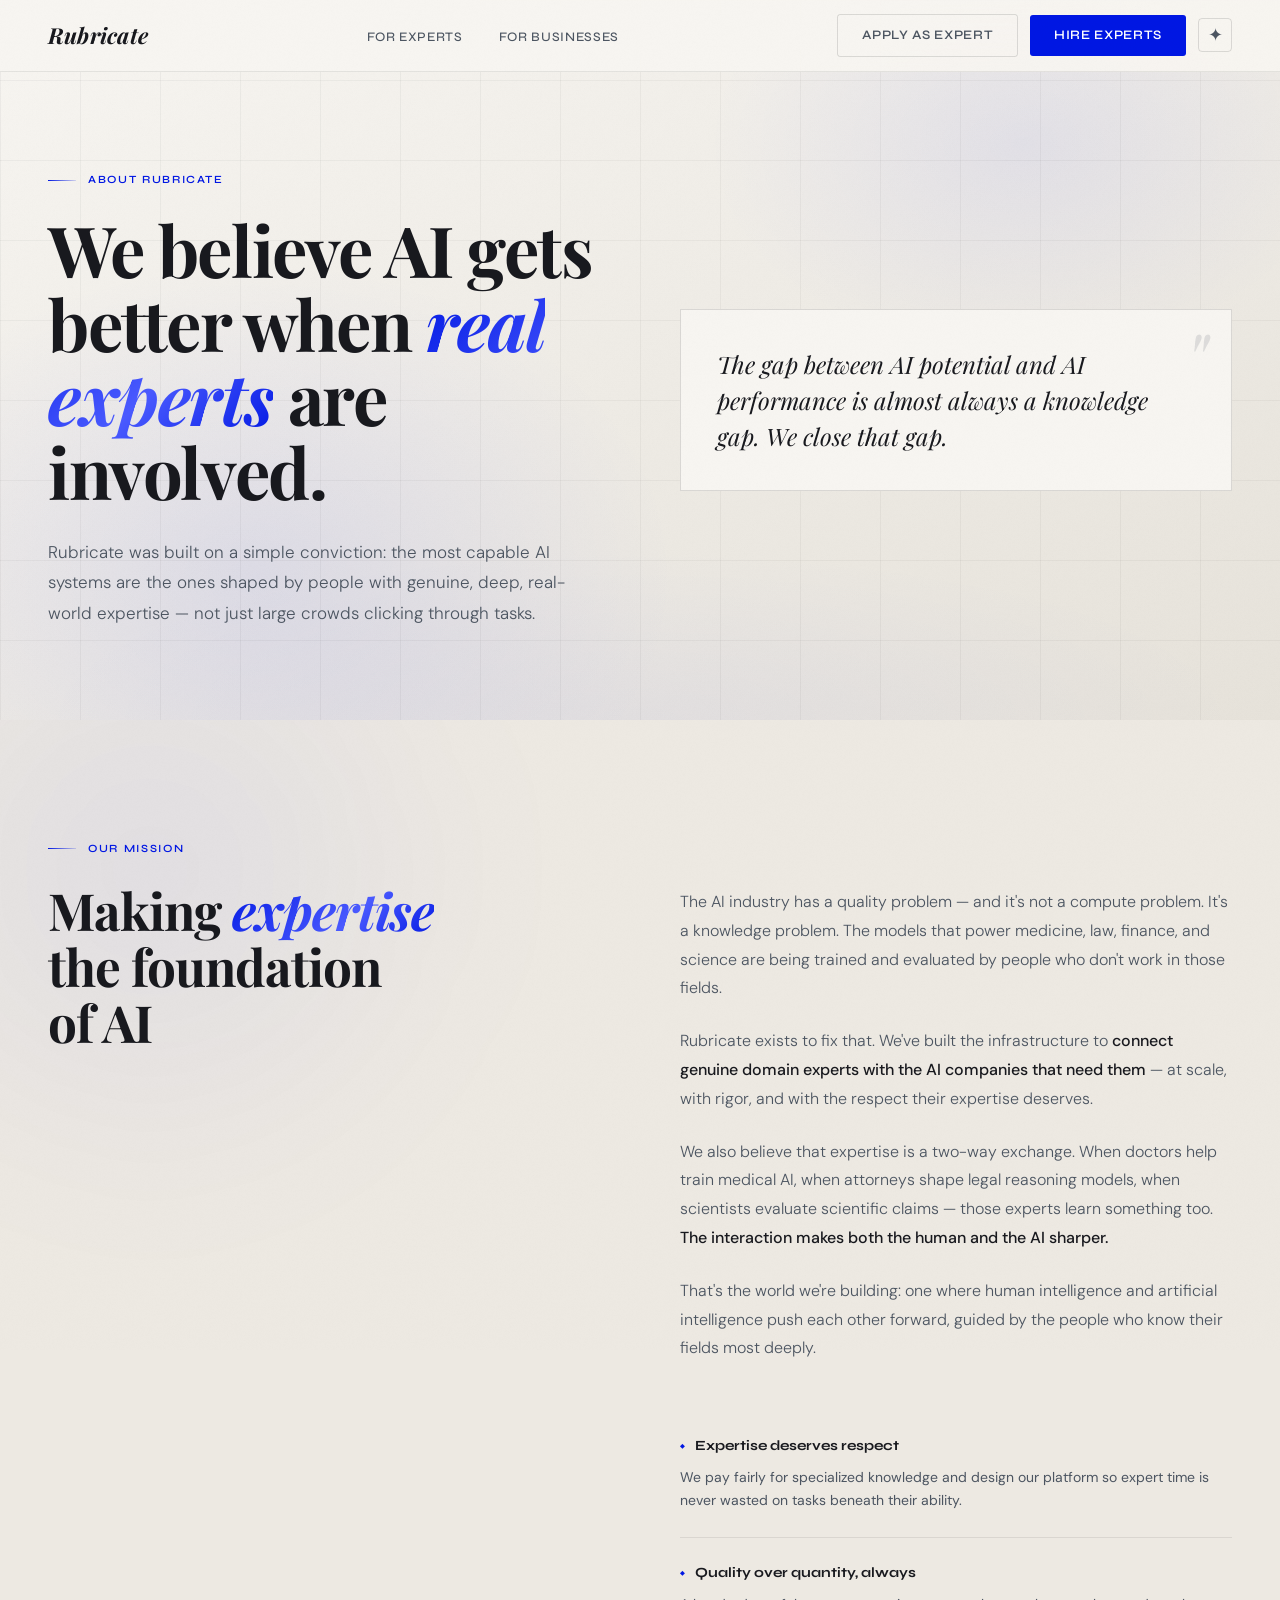
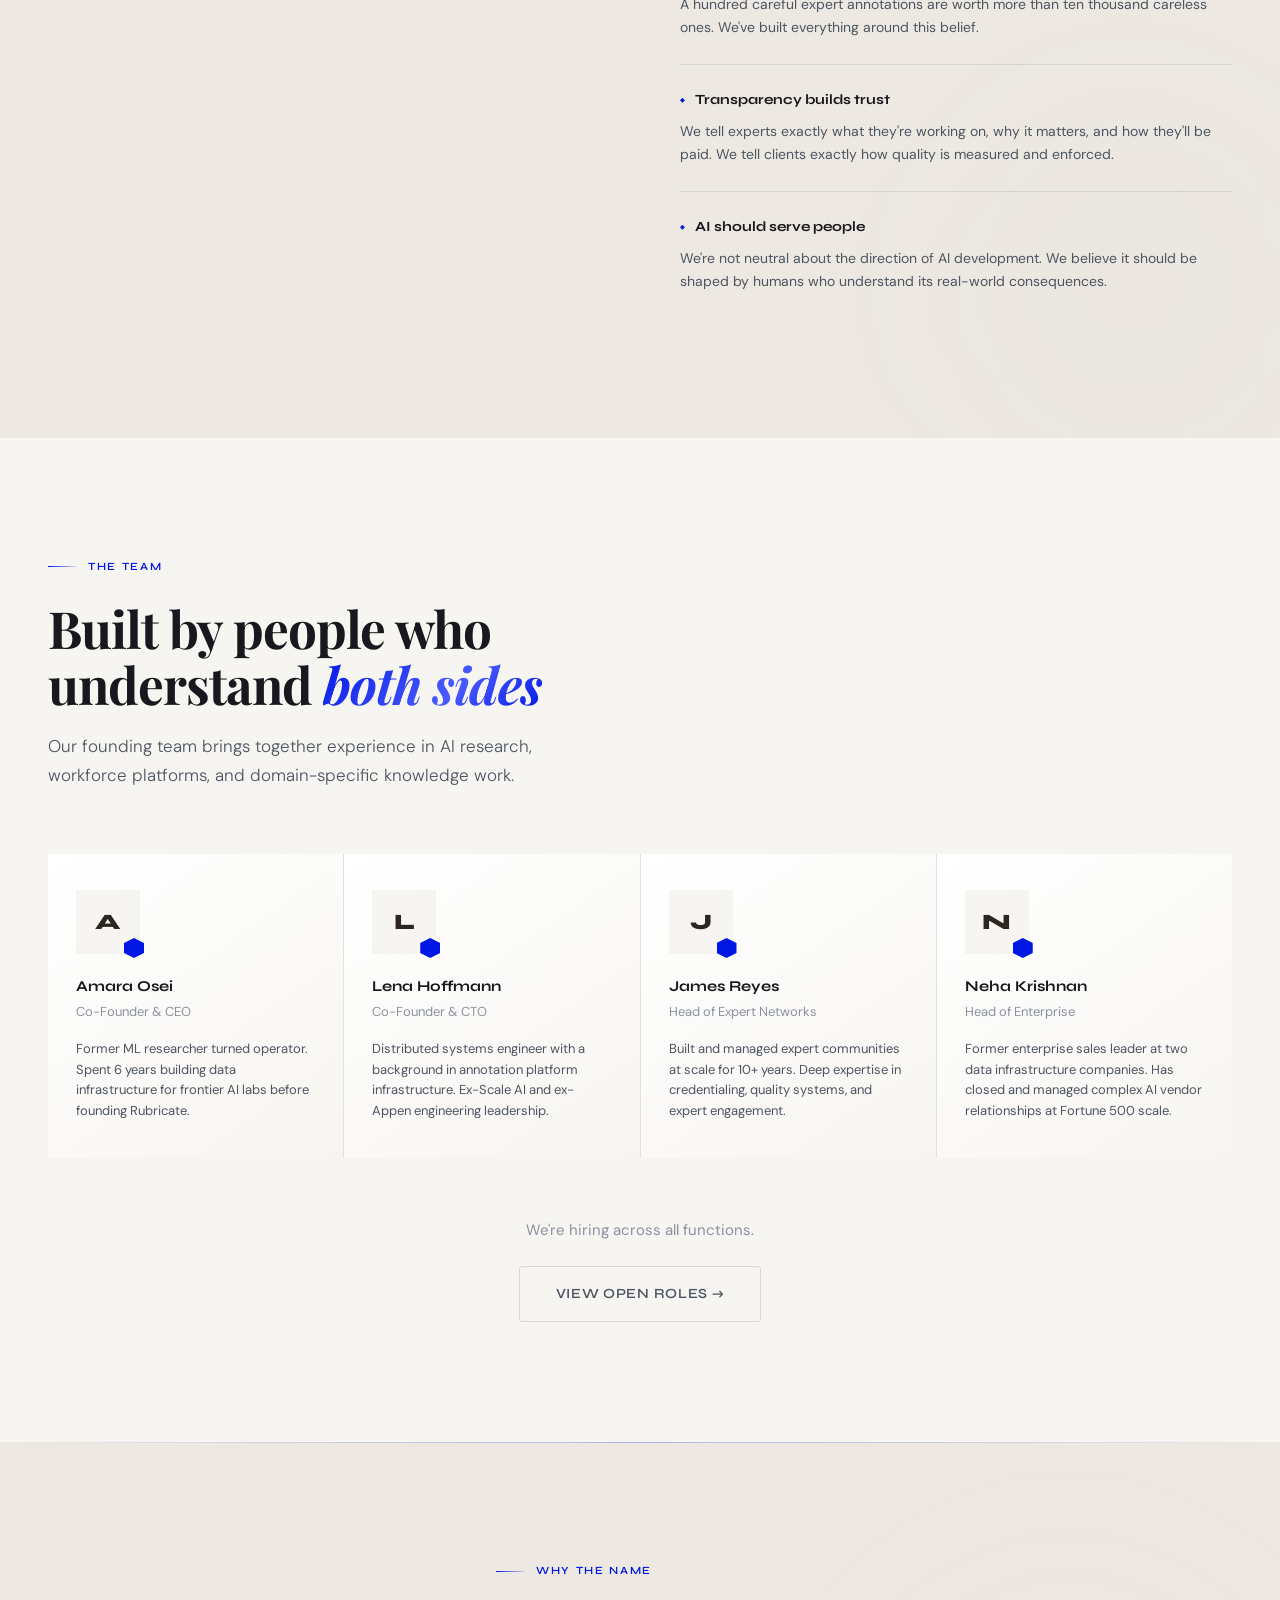
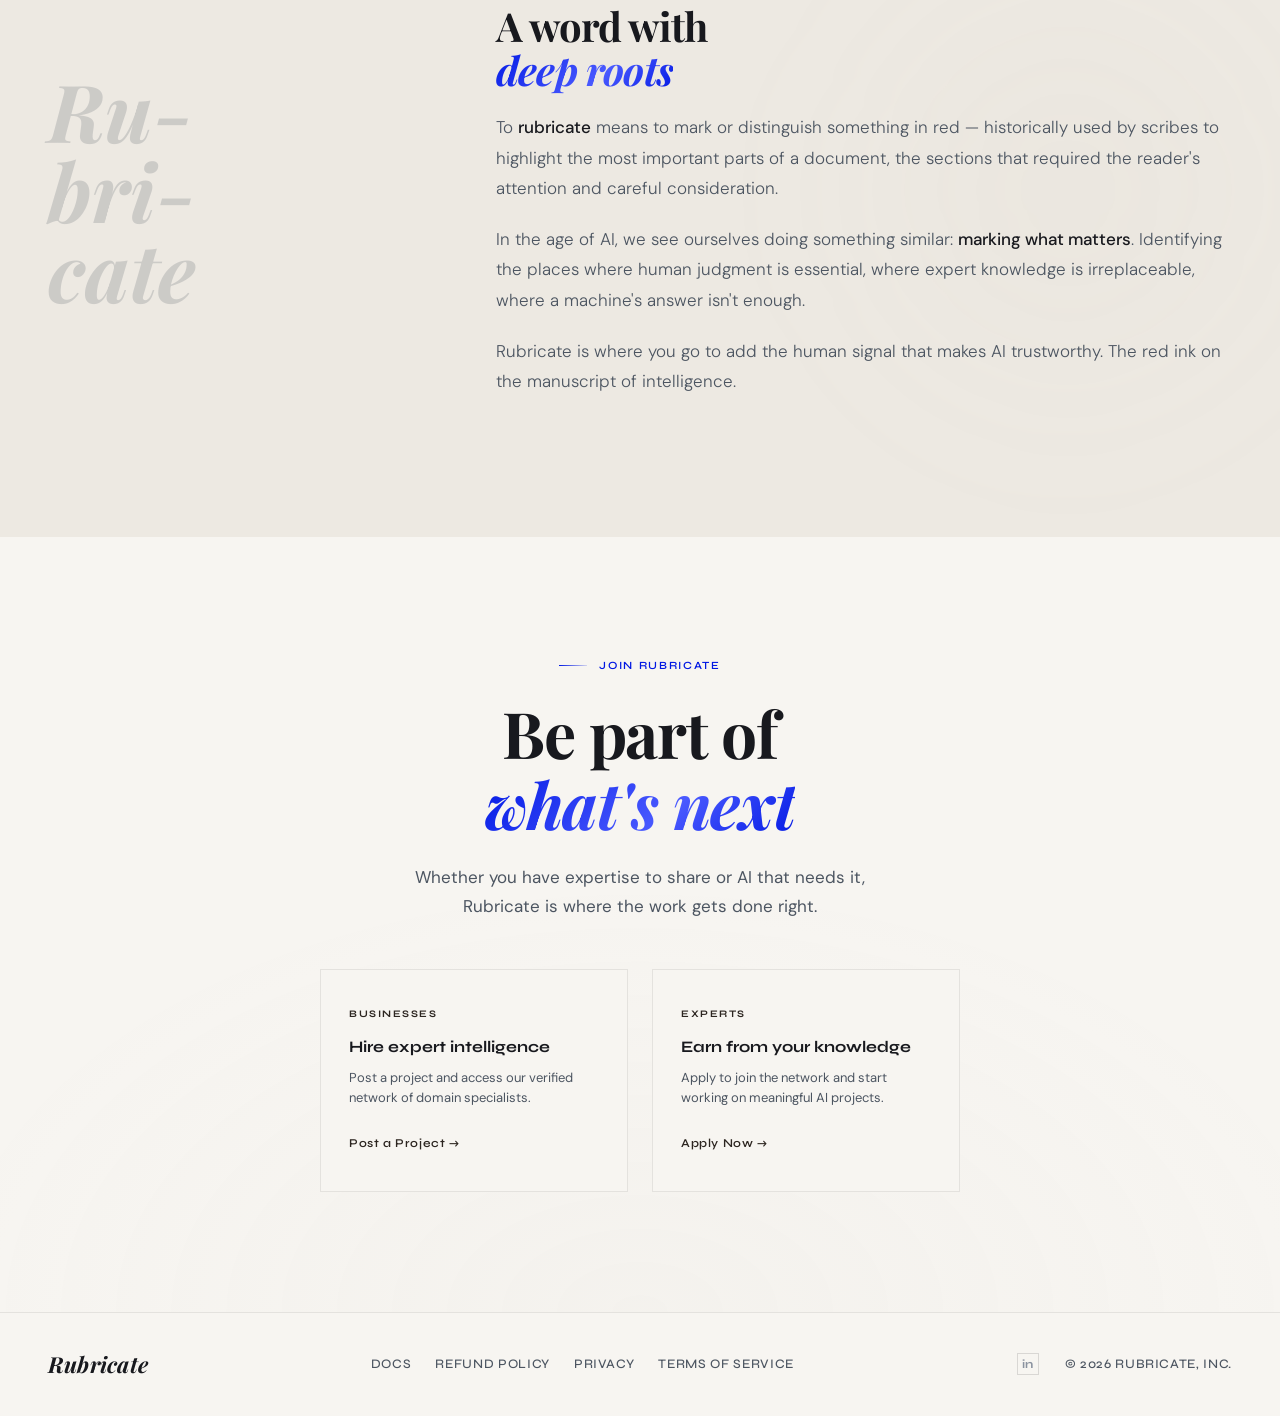
==== rubricate/about.html @ 3dd51f53 "initial commit" ====
<!DOCTYPE html>
<html lang="en">
<head>
<script>!function(){var t=localStorage.getItem("rubricate-theme")||"light";document.documentElement.setAttribute("data-theme",t)}();</script>
<meta charset="UTF-8">
<meta name="viewport" content="width=device-width, initial-scale=1.0">
<title>We believe AI gets better when real experts are involved.</title>
<meta name="description" content="Learn about Rubricate's mission to connect domain experts with AI training projects and create meaningful opportunities for knowledge professionals.">
<meta name="keywords" content="about Rubricate, expertise platform, AI training marketplace, professional network, domain experts, AI solutions">
<link rel="preconnect" href="https://fonts.googleapis.com">
<link rel="preconnect" href="https://fonts.gstatic.com" crossorigin>
<link href="https://fonts.googleapis.com/css2?family=Playfair+Display:ital,wght@0,400;0,600;0,700;1,400;1,600&family=Syne:wght@400;500;600;700;800&family=DM+Sans:ital,opsz,wght@0,9..40,300;0,9..40,400;0,9..40,500;1,9..40,300&display=swap" rel="stylesheet">
  <link rel="stylesheet" href="css/about.css">
</head>
<body>

<nav id="nav">
  <a href="index.html" class="nav-logo">
    <span class="nav-logo-mark">R</span>
    Rubricate
  </a>
  <ul class="nav-links">
    <li><a href="for-experts.html">For Experts</a></li>
    <li><a href="for-businesses.html">For Businesses</a></li>
  </ul>
  <div style="display:flex; gap:12px;" class="nav-cta">
    <a href="for-experts.html" class="btn btn-ghost">Apply as Expert</a>
    <a href="for-businesses.html" class="btn btn-primary">Hire Experts</a>
    <button class="theme-toggle" id="themeToggle" aria-label="Toggle theme"></button>
  </div>
</nav>

<!-- ── HERO ── -->
<div class="about-hero">
  <div class="about-hero-bg"></div>
  <div class="about-hero-grid"></div>
  <div class="about-hero-content">
    <div class="about-hero-layout">
      <div>
        <div class="section-label" style="margin-bottom:24px;">About Rubricate</div>
        <h1>We believe AI gets<br>better when <em class="theme-grad">real<br>experts</em> are involved.</h1>
        <p style="margin-top:24px;">Rubricate was built on a simple conviction: the most capable AI systems are the ones shaped by people with genuine, deep, real-world expertise — not just large crowds clicking through tasks.</p>
      </div>
      <div class="about-hero-right">
        <div class="about-hero-pull">
          The gap between AI potential and AI performance is almost always a knowledge gap. We close that gap.
        </div>
      </div>
    </div>
  </div>
</div>

<!-- ── MISSION ── -->
<section class="mission-section" style="position:relative;overflow:hidden;">
  <div style="position:absolute;width:700px;height:700px;border-radius:50%;background:radial-gradient(circle,rgba(0,23,227,0.06) 0%,transparent 70%);top:-200px;left:-200px;pointer-events:none;filter:blur(80px);z-index:0;"></div>
  <div style="position:absolute;width:500px;height:500px;border-radius:50%;background:radial-gradient(circle,rgba(140,150,165,0.03) 0%,transparent 70%);bottom:-100px;right:-100px;pointer-events:none;filter:blur(80px);z-index:0;"></div>
  <div class="container" style="position:relative;z-index:1;">
    <div class="mission-layout reveal">
      <div>
        <div class="section-label">Our Mission</div>
        <h2 class="section-title">Making <em>expertise</em><br>the foundation<br>of AI</h2>
      </div>
      <div>
        <div class="mission-body">
          <p>The AI industry has a quality problem — and it's not a compute problem. It's a knowledge problem. The models that power medicine, law, finance, and science are being trained and evaluated by people who don't work in those fields.</p>
          <p>Rubricate exists to fix that. We've built the infrastructure to <strong>connect genuine domain experts with the AI companies that need them</strong> — at scale, with rigor, and with the respect their expertise deserves.</p>
          <p>We also believe that expertise is a two-way exchange. When doctors help train medical AI, when attorneys shape legal reasoning models, when scientists evaluate scientific claims — those experts learn something too. <strong>The interaction makes both the human and the AI sharper.</strong></p>
          <p>That's the world we're building: one where human intelligence and artificial intelligence push each other forward, guided by the people who know their fields most deeply.</p>
        </div>
        <div class="mission-values">
          <div class="value-item">
            <div class="value-title">Expertise deserves respect</div>
            <p class="value-desc">We pay fairly for specialized knowledge and design our platform so expert time is never wasted on tasks beneath their ability.</p>
          </div>
          <div class="value-item">
            <div class="value-title">Quality over quantity, always</div>
            <p class="value-desc">A hundred careful expert annotations are worth more than ten thousand careless ones. We've built everything around this belief.</p>
          </div>
          <div class="value-item">
            <div class="value-title">Transparency builds trust</div>
            <p class="value-desc">We tell experts exactly what they're working on, why it matters, and how they'll be paid. We tell clients exactly how quality is measured and enforced.</p>
          </div>
          <div class="value-item">
            <div class="value-title">AI should serve people</div>
            <p class="value-desc">We're not neutral about the direction of AI development. We believe it should be shaped by humans who understand its real-world consequences.</p>
          </div>
        </div>
      </div>
    </div>
  </div>
</section>

<!-- ── TEAM ── -->
<section class="team-section">
  <div class="container">
    <div class="team-intro reveal">
      <div class="section-label">The Team</div>
      <h2 class="section-title">Built by people who<br>understand <em class="theme-grad">both sides</em></h2>
      <p class="section-sub">Our founding team brings together experience in AI research, workforce platforms, and domain-specific knowledge work.</p>
    </div>
    <div class="team-grid reveal">
      <div class="team-card">
        <div class="team-avatar">A</div>
        <div class="team-name">Amara Osei</div>
        <div class="team-role">Co-Founder & CEO</div>
        <p class="team-bio">Former ML researcher turned operator. Spent 6 years building data infrastructure for frontier AI labs before founding Rubricate.</p>
      </div>
      <div class="team-card">
        <div class="team-avatar">L</div>
        <div class="team-name">Lena Hoffmann</div>
        <div class="team-role">Co-Founder & CTO</div>
        <p class="team-bio">Distributed systems engineer with a background in annotation platform infrastructure. Ex-Scale AI and ex-Appen engineering leadership.</p>
      </div>
      <div class="team-card">
        <div class="team-avatar">J</div>
        <div class="team-name">James Reyes</div>
        <div class="team-role">Head of Expert Networks</div>
        <p class="team-bio">Built and managed expert communities at scale for 10+ years. Deep expertise in credentialing, quality systems, and expert engagement.</p>
      </div>
      <div class="team-card">
        <div class="team-avatar">N</div>
        <div class="team-name">Neha Krishnan</div>
        <div class="team-role">Head of Enterprise</div>
        <p class="team-bio">Former enterprise sales leader at two data infrastructure companies. Has closed and managed complex AI vendor relationships at Fortune 500 scale.</p>
      </div>
    </div>
    <div style="text-align:center;" class="reveal">
      <p style="color:var(--text-3); font-size:15px; margin-bottom:24px;">We're hiring across all functions.</p>
      <a href="#" class="btn btn-ghost btn-lg">View Open Roles →</a>
    </div>
  </div>
</section>

<!-- ── WHY THE NAME ── -->
<section class="name-section" style="position:relative;overflow:hidden;">
  <div style="position:absolute;width:600px;height:600px;border-radius:50%;background:radial-gradient(circle,rgba(200,195,188,0.045) 0%,transparent 70%);top:50%;left:60%;transform:translateY(-50%);pointer-events:none;filter:blur(70px);z-index:0;"></div>
  <div class="container" style="position:relative;z-index:1;">
    <div class="name-layout reveal">
      <div class="name-word">Ru-<br>bri-<br>cate</div>
      <div class="name-body">
        <div class="section-label">Why the Name</div>
        <h2 class="section-title" style="font-size:40px;">A word with<br><em class="theme-grad">deep roots</em></h2>
        <p>To <strong>rubricate</strong> means to mark or distinguish something in red — historically used by scribes to highlight the most important parts of a document, the sections that required the reader's attention and careful consideration.</p>
        <p>In the age of AI, we see ourselves doing something similar: <strong>marking what matters</strong>. Identifying the places where human judgment is essential, where expert knowledge is irreplaceable, where a machine's answer isn't enough.</p>
        <p>Rubricate is where you go to add the human signal that makes AI trustworthy. The red ink on the manuscript of intelligence.</p>
      </div>
    </div>
  </div>
</section>

<!-- ── JOIN ── -->
<section class="join-section">
  <div class="container">
    <div class="join-content reveal">
      <div class="section-label" style="justify-content:center;">Join Rubricate</div>
      <h2>Be part of<br><em class="theme-grad">what's next</em></h2>
      <p>Whether you have expertise to share or AI that needs it, Rubricate is where the work gets done right.</p>
      <div class="join-two-col">
        <a href="for-businesses.html" class="join-card">
          <div class="join-card-tag">Businesses</div>
          <h4>Hire expert intelligence</h4>
          <p>Post a project and access our verified network of domain specialists.</p>
          <span>Post a Project →</span>
        </a>
        <a href="for-experts.html" class="join-card">
          <div class="join-card-tag">Experts</div>
          <h4>Earn from your knowledge</h4>
          <p>Apply to join the network and start working on meaningful AI projects.</p>
          <span>Apply Now →</span>
        </a>
      </div>
    </div>
  </div>
</section>

<footer class="footer-compact">
  <div class="footer-compact-row">
    <a href="index.html" class="footer-compact-brand">
      <span class="nav-logo-mark">R</span>
      Rubricate
    </a>

    <div class="footer-compact-links">
      <a href="#">Docs</a>
      <a href="refund-policy.html">Refund Policy</a>
      <a href="privacy.html">Privacy</a>
      <a href="terms-of-service.html">Terms of Service</a>
    </div>

    <a href="#" class="footer-compact-social" aria-label="Rubricate on LinkedIn">in</a>

    <p class="footer-compact-copy">© 2026 Rubricate, Inc.</p>
  </div>
</footer>

<script data-cfasync="false" src="/cdn-cgi/scripts/5c5dd728/cloudflare-static/email-decode.min.js"></script><script>
  const reveals = document.querySelectorAll('.reveal');
  const observer = new IntersectionObserver((entries) => {
    entries.forEach(entry => { if (entry.isIntersecting) entry.target.classList.add('animated'); });
  }, { threshold: 0.15 });
  reveals.forEach(el => observer.observe(el));
</script>
<script src="js/theme.js"></script>
</body>
</html>
---- rubricate/css/about.css ----
/* Rubricate — about.css */
:root {
    --bg: #F7F5F1; --bg-2: #EDE9E2; --bg-3: #F2EFE9; --surface: #FFFFFF; --surface-2: #F7F5F1;
    --border: rgba(0,0,0,0.08); --border-bright: rgba(0,0,0,0.12);
    --accent: #8A7D6E; --accent-2: #2C2520; --accent-glow: rgba(0,0,0,0.08);
    --gold: #8A7D6E;
    --text: #18191E; --text-2: #4C5561; --text-3: #8A929F;
    --blue: #0017E3;
    --blue-dim: rgba(0,23,227,0.12);
    --blue-faint: rgba(0,23,227,0.06);
    --blue-glow: rgba(0,23,227,0.25);
    --font-display: 'Playfair Display', serif; --font-head: 'Syne', sans-serif; --font-body: 'DM Sans', sans-serif;
  }
  *, *::before, *::after { box-sizing: border-box; margin: 0; padding: 0; }

  /* ══════════════════════════════════════════
     GRAIN SYSTEM — two-layer texture
  ══════════════════════════════════════════ */

  /* Layer 1: fine static grain — fixed, full viewport */
  body::before {
    content: '';
    position: fixed;
    inset: 0;
    background-image: url("data:image/svg+xml,%3Csvg xmlns='http://www.w3.org/2000/svg' width='300' height='300'%3E%3Cfilter id='grain'%3E%3CfeTurbulence type='fractalNoise' baseFrequency='0.75' numOctaves='4' stitchTiles='stitch'/%3E%3CfeColorMatrix type='saturate' values='0'/%3E%3C/filter%3E%3Crect width='300' height='300' filter='url(%23grain)' opacity='1'/%3E%3C/svg%3E");
    background-size: 200px 200px;
    pointer-events: none;
    z-index: 9999;
    opacity: 0.02;
    mix-blend-mode: multiply;
  }

  /* Layer 2: coarser animated grain — subtle drift */
  body::after {
    content: '';
    position: fixed;
    inset: -50%;
    width: 200%;
    height: 200%;
    background-image: url("data:image/svg+xml,%3Csvg xmlns='http://www.w3.org/2000/svg' width='500' height='500'%3E%3Cfilter id='g2'%3E%3CfeTurbulence type='turbulence' baseFrequency='0.45' numOctaves='2' seed='2' stitchTiles='stitch'/%3E%3CfeColorMatrix type='saturate' values='0'/%3E%3C/filter%3E%3Crect width='500' height='500' filter='url(%23g2)' opacity='1'/%3E%3C/svg%3E");
    background-size: 300px 300px;
    pointer-events: none;
    z-index: 9998;
    opacity: 0.02;
    mix-blend-mode: multiply;
    animation: grainDrift 8s steps(10) infinite;
  }

  @keyframes grainDrift {
    0%   { transform: translate(0, 0); }
    10%  { transform: translate(-2%, -3%); }
    20%  { transform: translate(3%, 1%); }
    30%  { transform: translate(-1%, 4%); }
    40%  { transform: translate(4%, -2%); }
    50%  { transform: translate(-3%, 3%); }
    60%  { transform: translate(2%, -4%); }
    70%  { transform: translate(-4%, 1%); }
    80%  { transform: translate(1%, 3%); }
    90%  { transform: translate(3%, -1%); }
    100% { transform: translate(0, 0); }
  }

  html { scroll-behavior: smooth; }
  body { background: var(--bg); color: var(--text); font-family: var(--font-body); font-size: 16px; line-height: 1.6; overflow-x: hidden; }
  body::before { content: ''; position: fixed; inset: 0; background-image: url("data:image/svg+xml,%3Csvg viewBox='0 0 256 256' xmlns='http://www.w3.org/2000/svg'%3E%3Cfilter id='noise'%3E%3CfeTurbulence type='fractalNoise' baseFrequency='0.9' numOctaves='4' stitchTiles='stitch'/%3E%3C/filter%3E%3Crect width='100%25' height='100%25' filter='url(%23noise)' opacity='0.04'/%3E%3C/svg%3E"); pointer-events: none; .02; }

  nav { position: fixed; top: 0; left: 0; right: 0; z-index: 900; padding: 0 48px; height: 72px; display: flex; align-items: center; justify-content: space-between; background: rgba(247,245,241,0.96); backdrop-filter: blur(20px); border-bottom: 1px solid var(--border); }
  .nav-logo { font-family: var(--font-display); font-size: 22px; font-weight: 700; font-style: italic; letter-spacing: 0.01em; color: var(--text); text-decoration: none; display: flex; align-items: center; gap: 0; }
  .nav-logo-mark { display: none; }
  .nav-links { display: flex; align-items: center; gap: 36px; list-style: none; }
  .nav-links a { font-family: var(--font-head); font-size: 13px; font-weight: 500; letter-spacing: 0.05em; text-transform: uppercase; color: var(--text-2); text-decoration: none; transition: color 0.2s; }
  .nav-links a:hover, .nav-links a.active { color: var(--text); }
  .nav-cta { display: flex; gap: 12px; align-items: center; }
  .btn { font-family: var(--font-head); font-size: 13px; font-weight: 600; letter-spacing: 0.05em; text-transform: uppercase; text-decoration: none; padding: 10px 24px; border-radius: 3px; transition: all 0.25s ease; cursor: pointer; border: none; display: inline-flex; align-items: center; gap: 8px; }
  .btn-ghost { color: var(--text-2); background: transparent; border: 1px solid var(--border-bright); }
  .btn-ghost:hover { color: var(--text); border-color: rgba(0,0,0,0.2); background: rgba(0,0,0,0.04); }
  .btn-primary { background: var(--blue); color: #FFFFFF; }
  .btn-primary:hover { background: #1A30FF; transform: translateY(-1px); box-shadow: 0 8px 32px var(--accent-glow); }
  .btn-lg { padding: 16px 36px; font-size: 14px; }
  .btn-xl { padding: 20px 48px; font-size: 15px; }

  section { padding: 120px 48px; }
  .container { max-width: 1200px; margin: 0 auto; }
  .section-label { font-family: var(--font-head); font-size: 11px; font-weight: 600; letter-spacing: 0.15em; text-transform: uppercase; color: var(--accent-2); display: flex; align-items: center; gap: 12px; margin-bottom: 24px; }
  .section-label::before { content: ''; width: 28px; height: 1px; background: rgba(200,195,188,0.4); }
  .section-title { font-family: var(--font-display); font-size: clamp(36px, 4vw, 56px); font-weight: 700; line-height: 1.1; letter-spacing: -0.02em; margin-bottom: 20px; }
  .section-title em { font-style: italic; color: var(--accent-2); }
  .section-sub { font-size: 17px; color: var(--text-2); max-width: 560px; line-height: 1.7; font-weight: 300; }
  .reveal { opacity: 1; transform: none; }
  .reveal.animated { animation: revealIn 0.7s ease both; }
  @keyframes revealIn { from { opacity: 0; transform: translateY(20px); } to { opacity: 1; transform: translateY(0); } }

  /* ── HERO ── */
  .about-hero {
    padding: 160px 48px 80px;
    min-height: 80vh;
    display: flex;
    align-items: center;
    position: relative;
    overflow: hidden;
  }

  .about-hero-bg {
    position: absolute;
    inset: 0;
    background:
      radial-gradient(ellipse 60% 80% at 20% 80%, rgba(0,23,227,0.08) 0%, transparent 55%),
      radial-gradient(ellipse 50% 60% at 80% 20%, rgba(0,23,227,0.06) 0%, transparent 50%),
      radial-gradient(ellipse 80% 40% at 50% 100%, rgba(0,23,227,0.04) 0%, transparent 60%),
      linear-gradient(155deg, var(--bg) 0%, #E6E2DA 100%);
  }

  .about-hero-grid {
    position: absolute;
    inset: 0;
    background-image: linear-gradient(rgba(0,0,0,0.04) 1px, transparent 1px), linear-gradient(90deg, rgba(0,0,0,0.04) 1px, transparent 1px);
    background-size: 80px 80px;
  }

  .about-hero-content { position: relative; z-index: 2; max-width: 1200px; margin: 0 auto; width: 100%; }

  .about-hero-layout { display: grid; grid-template-columns: 1fr 1fr; gap: 80px; align-items: center; }

  .about-hero h1 {
    font-family: var(--font-display);
    font-size: clamp(44px, 5.5vw, 76px);
    font-weight: 700;
    line-height: 1.05;
    letter-spacing: -0.02em;
    margin-bottom: 28px;
  }

  .about-hero h1 em { font-style: italic; color: var(--accent-2); }

  .about-hero p {
    font-size: 17px;
    color: var(--text-2);
    line-height: 1.8;
    font-weight: 300;
  }

  .about-hero-right { display: flex; flex-direction: column; gap: 24px; }

  .about-hero-pull {
    font-family: var(--font-display);
    font-size: 24px;
    font-style: italic;
    color: var(--text);
    line-height: 1.5;
    padding: 36px;
    border: 1px solid var(--border-bright);
    background: var(--surface-2);
    position: relative;
  }

  .about-hero-pull::before {
    content: '"';
    font-size: 80px;
    color: var(--text-2);
    opacity: 0.15;
    position: absolute;
    top: 10px;
    right: 24px;
    line-height: 1;
    font-family: var(--font-display);
  }

  /* ── MISSION ── */
  .mission-section { background: var(--bg-2); }

  .mission-layout { display: grid; grid-template-columns: 1fr 1fr; gap: 80px; align-items: start; }

  .mission-body { display: flex; flex-direction: column; gap: 24px; margin-top: 48px; }

  .mission-body p { font-size: 16px; color: var(--text-2); line-height: 1.8; font-weight: 300; }

  .mission-body p strong { color: var(--text); font-weight: 500; }

  .mission-values { margin-top: 48px; }

  .value-item { padding: 24px 0; border-bottom: 1px solid var(--border); }
  .value-item:last-child { border-bottom: none; }
  .value-title { font-family: var(--font-head); font-size: 14px; font-weight: 700; color: var(--text); margin-bottom: 8px; display: flex; align-items: center; gap: 10px; }
  .value-title::before { content: '◆'; font-size: 6px; color: rgba(200,195,188,0.5); }
  .value-desc { font-size: 14px; color: var(--text-2); line-height: 1.7; }

  /* ── TEAM ── */
  .team-section {}

  .team-intro { max-width: 720px; margin-bottom: 64px; }

  .team-grid { display: grid; grid-template-columns: repeat(4, 1fr); gap: 1px; background: var(--border); margin-bottom: 60px; }

  .team-card { background: var(--surface); padding: 36px 28px; }

  .team-avatar {
    width: 64px;
    height: 64px;
    background: var(--surface-2);
    display: flex;
    align-items: center;
    justify-content: center;
    font-family: var(--font-head);
    font-size: 22px;
    font-weight: 800;
    color: var(--accent-2);
    margin-bottom: 20px;
    position: relative;
  }

  .team-avatar::after {
    content: '';
    position: absolute;
    bottom: -4px;
    right: -4px;
    width: 20px;
    height: 20px;
    background: var(--accent);
    clip-path: polygon(50% 0%, 100% 25%, 100% 75%, 50% 100%, 0% 75%, 0% 25%);
  }

  .team-name { font-family: var(--font-head); font-size: 15px; font-weight: 700; color: var(--text); margin-bottom: 4px; }
  .team-role { font-size: 13px; color: var(--text-3); margin-bottom: 16px; }
  .team-bio { font-size: 13px; color: var(--text-2); line-height: 1.6; }

  /* ── WHY THE NAME ── */
  .name-section { background: var(--bg-2); }

  .name-layout { display: grid; grid-template-columns: 1fr 2fr; gap: 80px; align-items: center; }

  .name-word {
    font-family: var(--font-display);
    font-size: 80px;
    font-style: italic;
    font-weight: 700;
    color: var(--text-2);
    opacity: 0.2;
    line-height: 1;
  }

  .name-body p {
    font-size: 17px;
    color: var(--text-2);
    line-height: 1.8;
    font-weight: 300;
    margin-bottom: 20px;
  }

  .name-body p strong { color: var(--text); font-weight: 500; }

  /* ── JOIN ── */
  .join-section { position: relative; overflow: hidden; }

  .join-section::before {
    content: '';
    position: absolute;
    inset: 0;
    background: radial-gradient(ellipse 80% 80% at 50% 100%, rgba(200,195,188,0.05), transparent 70%);
  }

  .join-content { position: relative; z-index: 1; text-align: center; }

  .join-content h2 {
    font-family: var(--font-display);
    font-size: clamp(36px, 5vw, 64px);
    font-weight: 700;
    line-height: 1.1;
    letter-spacing: -0.02em;
    margin-bottom: 24px;
  }

  .join-content h2 em { font-style: italic; color: var(--accent-2); }

  .join-content p { font-size: 17px; color: var(--text-2); max-width: 480px; margin: 0 auto 48px; line-height: 1.7; }

  .join-two-col { display: grid; grid-template-columns: 1fr 1fr; gap: 24px; max-width: 640px; margin: 0 auto; }

  .join-card { background: var(--surface-2); border: 1px solid var(--border); padding: 36px 28px; text-align: left; text-decoration: none; color: inherit; transition: all 0.3s; position: relative; overflow: hidden; }
  .join-card::before { content: ''; position: absolute; top: 0; left: 0; right: 0; height: 2px; background: transparent; transition: background 0.3s; }
  .join-card:hover::before { background: rgba(200,195,188,0.45); }
  .join-card:hover { background: var(--surface-2); transform: translateY(-3px); }
  .join-card-tag { font-family: var(--font-head); font-size: 10px; font-weight: 700; letter-spacing: 0.15em; text-transform: uppercase; color: var(--accent-2); margin-bottom: 12px; }
  .join-card h4 { font-family: var(--font-head); font-size: 16px; font-weight: 700; color: var(--text); margin-bottom: 8px; }
  .join-card p { font-size: 13px; color: var(--text-2); line-height: 1.6; margin-bottom: 20px; }
  .join-card span { font-family: var(--font-head); font-size: 12px; font-weight: 600; color: var(--accent-2); letter-spacing: 0.05em; }

  footer { padding: 80px 48px 40px; border-top: 1px solid var(--border); }
  .footer-grid { display: grid; grid-template-columns: 2fr 1fr 1fr 1fr; gap: 60px; max-width: 1200px; margin: 0 auto 80px; }
  .footer-brand p { font-size: 14px; color: var(--text-3); line-height: 1.7; margin-top: 20px; max-width: 300px; }
  .footer-col-title { font-family: var(--font-head); font-size: 11px; font-weight: 700; letter-spacing: 0.15em; text-transform: uppercase; color: var(--text-3); margin-bottom: 20px; }
  .footer-links { list-style: none; display: flex; flex-direction: column; gap: 10px; }
  .footer-links a { font-size: 14px; color: var(--text-2); text-decoration: none; transition: color 0.2s; }
  .footer-links a:hover { color: var(--text); }
  .footer-bottom { max-width: 1200px; margin: 0 auto; display: flex; justify-content: space-between; align-items: center; padding-top: 32px; border-top: 1px solid var(--border); flex-wrap: wrap; gap: 16px; }
  .footer-bottom p { font-size: 13px; color: var(--text-3); }
  .footer-legal { display: flex; gap: 24px; }
  .footer-legal a { font-size: 13px; color: var(--text-3); text-decoration: none; transition: color 0.2s; }
  .footer-legal a:hover { color: var(--text-2); }

  .footer-compact {
    padding: 34px 48px;
    border-top: 1px solid var(--border);
  }

  .footer-compact-row {
    width: 100%;
    margin: 0;
    display: grid;
    grid-template-columns: auto 1fr auto auto;
    align-items: center;
    gap: 26px;
  }

  .footer-compact-brand {
    display: inline-flex;
    align-items: center;
    gap: 0;
    text-decoration: none;
    color: var(--text);
    font-family: var(--font-display);
    font-size: 22px;
    font-weight: 700;
    font-style: italic;
    letter-spacing: 0.01em;
  }

  .footer-compact-links {
    display: flex;
    justify-content: center;
    flex-wrap: wrap;
    gap: 24px;
  }

  .footer-compact-links a {
    text-decoration: none;
    font-family: var(--font-head);
    font-size: 13px;
    font-weight: 500;
    letter-spacing: 0.05em;
    text-transform: uppercase;
    color: var(--text-2);
    transition: color 0.2s ease;
  }

  .footer-compact-links a:hover {
    color: var(--text);
  }

  .footer-compact-social {
    width: 22px;
    height: 22px;
    display: inline-flex;
    align-items: center;
    justify-content: center;
    text-decoration: none;
    border: 1px solid var(--border-bright);
    color: var(--text-3);
    font-family: var(--font-head);
    font-size: 12px;
    font-weight: 700;
    line-height: 1;
    background: rgba(255,255,255,0.02);
    transition: border-color 0.2s ease, color 0.2s ease;
  }

  .footer-compact-social:hover {
    color: var(--text);
    border-color: var(--text-3);
  }

  .footer-compact-copy {
    margin: 0;
    color: var(--text-2);
    font-family: var(--font-head);
    font-size: 13px;
    font-weight: 500;
    letter-spacing: 0.05em;
    text-transform: uppercase;
    white-space: nowrap;
  }

  @media (max-width: 1080px) {
    .footer-compact {
      padding: 24px;
    }

    .footer-compact-row {
      grid-template-columns: 1fr;
      justify-items: center;
      text-align: center;
      gap: 16px;
    }

    .footer-compact-brand {
      font-size: 22px;
    }

    .footer-compact-copy {
      white-space: normal;
    }
  }

  /* ══════════════════════════════════════════
     GLOBAL GRADIENT SYSTEM
  ══════════════════════════════════════════ */

  /* Gradient text utility */
  .grad-text {
    background: linear-gradient(135deg, #0017E3 0%, #4A5AFF 50%, #0017E3 100%);
    -webkit-background-clip: text;
    -webkit-text-fill-color: transparent;
    background-clip: text;
  }

  /* Radiant section dividers */
  .section-divider {
    height: 1px;
    background: linear-gradient(to right, transparent, rgba(200,195,188,0.15), transparent);
    margin: 0;
  }

  /* Gradient card border utility */
  .grad-border {
    position: relative;
  }
  .grad-border::before {
    content: '';
    position: absolute;
    inset: 0;
    padding: 1px;
    background: linear-gradient(135deg, rgba(200,195,188,0.2), rgba(200,195,188,0.04), rgba(200,195,188,0.15));
    -webkit-mask: linear-gradient(#fff 0 0) content-box, linear-gradient(#fff 0 0);
    -webkit-mask-composite: xor;
    mask-composite: exclude;
    border-radius: inherit;
    pointer-events: none;
  }

  /* Ambient glow orbs */
  .ambient-orb {
    position: absolute;
    border-radius: 50%;
    pointer-events: none;
    filter: blur(80px);
  }

  /* Section gradient bleeds */
  .grad-top-fade {
    position: relative;
  }
  .grad-top-fade::before {
    content: '';
    position: absolute;
    top: 0; left: 0; right: 0;
    height: 200px;
    background: linear-gradient(to bottom, rgba(200,195,188,0.03), transparent);
    pointer-events: none;
    z-index: 0;
  }


  /* ── SECTION ATMOSPHERIC GRADIENTS ── */
  .dual-audience::before,
  .benefits-section::before,
  .usecases-section::before,
  .journey-section::before,
  .domains-section::before,
  .enterprise-section::before,
  .faq-section::before,
  .name-section::before {
    content: '';
    position: absolute;
    top: 0; left: 0; right: 0;
    height: 1px;
    background: linear-gradient(to right, transparent, rgba(200,195,188,0.12), transparent);
    z-index: 2;
  }

  /* Gradient sweep on hero titles */
  .hero-title em,
  .page-hero h1 em {
    background: linear-gradient(135deg, #0017E3 0%, #4A5AFF 55%, #0017E3 100%);
    -webkit-background-clip: text;
    -webkit-text-fill-color: transparent;
    background-clip: text;
  }

  /* Section label line upgrade */
  .section-label::before {
    background: linear-gradient(to right, rgba(200,195,188,0.6), rgba(200,195,188,0.1)) !important;
  }

  /* Step number diamonds — gradient border */
  .step-number-bg {
    background: linear-gradient(135deg, rgba(200,195,188,0.06), rgba(200,195,188,0.02)) !important;
  }

  /* Testimonial card left accent */
  .testimonial-card {
    border-left: 1px solid rgba(200,195,188,0.1);
    background: linear-gradient(160deg, var(--surface) 0%, rgba(240,237,232,0.7) 100%) !important;
  }

  /* Domain tiles gradient fill */
  .domain-tile {
    background: linear-gradient(145deg, var(--surface) 0%, var(--bg-2) 100%) !important;
  }

  /* Benefit card gradient */
  .benefit-card {
    background: linear-gradient(145deg, var(--surface) 0%, var(--bg-2) 100%) !important;
  }

  /* Usecase card gradient */
  .usecase-card {
    background: linear-gradient(145deg, var(--surface) 0%, rgba(230,226,218,0.8) 100%) !important;
  }

  /* Pricing card featured gradient */
  .pricing-card.featured {
    background: linear-gradient(160deg, var(--surface-2) 0%, var(--surface) 60%, var(--bg-2) 100%) !important;
  }

  /* Journey callout gradient */
  .journey-callout {
    background: linear-gradient(135deg, var(--surface) 0%, var(--bg) 100%) !important;
  }

  /* Quality card */
  .quality-card {
    background: linear-gradient(145deg, var(--surface) 0%, var(--bg) 100%) !important;
  }

  /* Enterprise card */
  .enterprise-card {
    background: linear-gradient(145deg, var(--surface) 0%, var(--bg-2) 100%) !important;
  }

  /* Feature visual */
  .feature-visual {
    background: linear-gradient(160deg, var(--surface) 0%, var(--bg) 100%) !important;
  }

  /* Team card */
  .team-card {
    background: linear-gradient(145deg, var(--surface) 0%, var(--bg) 100%) !important;
  }

  /* CTA band atmospheric */
  .cta-band {
    background: linear-gradient(180deg, var(--bg-2) 0%, #E6E2DA 100%) !important;
  }

  /* Audience cards */
  .audience-card:first-child {
    background: linear-gradient(160deg, var(--surface) 0%, var(--bg-2) 100%) !important;
  }
  .audience-card:last-child {
    background: linear-gradient(160deg, var(--bg-3) 0%, var(--bg) 100%) !important;
  }

  /* Project row */
  .project-row {
    background: linear-gradient(to right, var(--surface) 0%, rgba(240,237,232,0.7) 100%) !important;
  }


  /* ══════════════════════════════════════════
     BLUE ACCENT SYSTEM — #0017E3
  ══════════════════════════════════════════ */

  /* Section label bar — blue tint */
  .section-label::before {
    background: linear-gradient(to right, var(--blue), rgba(0,23,227,0.15)) !important;
  }

  /* Section label text — blue tint */
  .section-label {
    color: var(--blue) !important;
  }

  /* Hero eyebrow line */
  .hero-eyebrow::before {
    background: linear-gradient(to right, var(--blue), transparent) !important;
  }
  .hero-eyebrow {
    color: var(--blue) !important;
  }

  /* Page hero tag badge */
  .page-hero-tag {
    border-color: rgba(0,23,227,0.35) !important;
    background: rgba(0,23,227,0.08) !important;
    color: var(--blue) !important;
  }

  /* Audience tag label */
  .audience-tag {
    color: var(--blue) !important;
  }

  /* Step numbers — blue on hover */
  .step-card:hover .step-num {
    color: rgba(0,23,227,0.85) !important;
  }
  .step-card:hover .step-number-bg {
    border-color: rgba(0,23,227,0.4) !important;
    background: rgba(0,23,227,0.06) !important;
  }

  /* Section divider lines — blue tint */
  .dual-audience::before,
  .benefits-section::before,
  .usecases-section::before,
  .journey-section::before,
  .domains-section::before,
  .enterprise-section::before,
  .faq-section::before,
  .name-section::before {
    background: linear-gradient(to right, transparent, rgba(0,23,227,0.25), transparent) !important;
  }

  /* Process step vertical line — blue */
  .process-steps::before {
    background: linear-gradient(to bottom, var(--blue), rgba(0,23,227,0.1), transparent) !important;
  }

  /* Journey step vertical connector */
  .journey-step::before {
    background: linear-gradient(to bottom, rgba(0,23,227,0.3), rgba(0,23,227,0.05)) !important;
  }

  /* Process step number — blue border */
  .process-step-num {
    border-color: rgba(0,23,227,0.3) !important;
  }

  /* Journey step number — blue border */
  .journey-step-num {
    border-color: rgba(0,23,227,0.3) !important;
  }

  /* Pipeline node dots — blue */
  .pipeline-node-dot {
    background: var(--blue) !important;
    box-shadow: 0 0 6px var(--blue-glow);
  }

  /* Feature item open toggle */
  .feature-item.open .feature-toggle {
    color: rgba(0,23,227,0.85) !important;
  }

  /* FAQ toggle open */
  .faq-item.open .faq-toggle {
    color: rgba(0,23,227,0.85) !important;
  }

  /* FAQ open question text */
  .faq-item.open .faq-q-text {
    color: rgba(0,23,227,0.9) !important;
  }

  /* Qualify card top accent */
  .qualify-card::after {
    background: linear-gradient(to right, var(--blue), transparent) !important;
  }

  /* Audience card hover top line */
  .audience-card:hover::before {
    background: linear-gradient(to right, var(--blue), rgba(0,23,227,0.2)) !important;
  }

  /* Pricing featured card top line */
  .pricing-card.featured::before {
    background: linear-gradient(to right, var(--blue), rgba(0,23,227,0.2)) !important;
  }

  /* Testimonial left border — blue */
  .testimonial-card {
    border-left: 1px solid rgba(0,23,227,0.25) !important;
  }

  /* Domain chip hover */
  .domain-chip:hover {
    border-color: rgba(0,23,227,0.45) !important;
    color: var(--blue) !important;
    background: rgba(0,23,227,0.07) !important;
  }

  /* Project badge open */
  .project-badge.open {
    background: rgba(0,23,227,0.1) !important;
    color: rgba(0,23,227,0.85) !important;
    border-color: rgba(0,23,227,0.3) !important;
  }
  .project-badge.open::before {
    background: rgba(100,130,255,0.9) !important;
  }

  /* Join card hover top border */
  .join-card:hover::before {
    background: var(--blue) !important;
  }

  /* Value item diamond */
  .value-title::before {
    color: var(--blue) !important;
  }

  /* Marquee diamond */
  .marquee-item::after {
    color: rgba(0,23,227,0.5) !important;
  }

  /* Audience list arrow */
  .audience-list li::before {
    color: rgba(0,23,227,0.6) !important;
  }

  /* Qualify list check */
  .qualify-list li::before {
    color: rgba(0,23,227,0.7) !important;
  }

  /* Pricing features check */
  .pricing-features-list li::before {
    color: rgba(0,23,227,0.7) !important;
  }

  /* Team avatar accent dot */
  .team-avatar::after {
    background: var(--blue) !important;
  }

  /* Author avatar background */
  .author-avatar {
    background: rgba(0,23,227,0.12) !important;
    color: var(--blue) !important;
  }

  /* Domain icon hover */
  .domain-tile:hover .domain-icon {
    background: rgba(0,23,227,0.1) !important;
  }

  /* Feature visual pipeline connector */
  .pipeline-connector {
    background: rgba(0,23,227,0.25) !important;
  }

  /* Usecase tags */
  .usecase-tag {
    background: rgba(0,23,227,0.07) !important;
    border-color: rgba(0,23,227,0.2) !important;
    color: rgba(160,175,255,0.8) !important;
  }

  /* Light theme gradient text classes */
  .theme-grad,
  .grad-text,
  .section-title em,
  .cta-band-title em {
    background: linear-gradient(135deg, #0017E3 0%, #4A5AFF 60%, #0017E3 100%);
    -webkit-background-clip: text;
    -webkit-text-fill-color: transparent;
    background-clip: text;
    color: unset;
  }

/* ══════════════════════════════════════════
   DARK THEME OVERRIDES
   Applied when <html data-theme="dark">
══════════════════════════════════════════ */

[data-theme="dark"] {
  --bg: #060709;
  --bg-2: #0E1016;
  --bg-3: #0A0B10;
  --surface: #13151C;
  --surface-2: #191C26;
  --border: rgba(255,255,255,0.07);
  --border-bright: rgba(255,255,255,0.13);
  --accent: #C8C3BC;
  --accent-2: #E8E4DE;
  --accent-glow: rgba(200,195,188,0.15);
  --gold: #C8C3BC;
  --text: #D8D5CF;
  --text-2: #9BA3B0;
  --text-3: #5C6470;
  --blue-dim: rgba(0,23,227,0.18);
  --blue-faint: rgba(0,23,227,0.08);
  --blue-glow: rgba(0,23,227,0.35);
}

/* Grain — restore dark levels */
[data-theme="dark"] body::before { opacity: 0.13 !important; mix-blend-mode: overlay !important; }
[data-theme="dark"] body::after  { opacity: 0.08 !important; mix-blend-mode: soft-light !important; }

/* Nav */
[data-theme="dark"] nav,
[data-theme="dark"] nav.scrolled { background: rgba(5,6,8,0.94) !important; border-bottom-color: rgba(255,255,255,0.07) !important; }

/* Buttons */
[data-theme="dark"] .btn-ghost { color: var(--text-2) !important; border-color: var(--border-bright) !important; background: transparent !important; }
[data-theme="dark"] .btn-ghost:hover { color: var(--text) !important; border-color: rgba(255,255,255,0.3) !important; background: rgba(255,255,255,0.04) !important; }
[data-theme="dark"] .btn-primary { background: var(--accent) !important; color: #06070A !important; }
[data-theme="dark"] .btn-primary:hover { background: var(--accent-2) !important; color: #06070A !important; box-shadow: 0 8px 32px var(--accent-glow) !important; }

/* Hero grid lines */
[data-theme="dark"] .hero-grid-bg {
  background-image:
    linear-gradient(rgba(255,255,255,0.025) 1px, transparent 1px),
    linear-gradient(90deg, rgba(255,255,255,0.025) 1px, transparent 1px) !important;
}

/* Scroll line */
[data-theme="dark"] .scroll-line { background: linear-gradient(to bottom, rgba(200,195,188,0.5), transparent) !important; }

/* Section labels */
[data-theme="dark"] .section-label { color: rgba(180,190,255,0.85) !important; }
[data-theme="dark"] .section-label::before { background: linear-gradient(to right, var(--blue), rgba(0,23,227,0.15)) !important; }

/* Hero eyebrow */
[data-theme="dark"] .hero-eyebrow { color: rgba(160,175,255,0.9) !important; }
[data-theme="dark"] .hero-eyebrow::before { background: linear-gradient(to right, var(--blue), transparent) !important; }

/* Audience + page hero tags */
[data-theme="dark"] .audience-tag { color: rgba(160,175,255,0.85) !important; }
[data-theme="dark"] .audience-tag::before { background: rgba(200,195,188,0.35) !important; }
[data-theme="dark"] .page-hero-tag { border-color: rgba(0,23,227,0.35) !important; background: rgba(0,23,227,0.08) !important; color: rgba(160,175,255,0.9) !important; }

/* Steps */
[data-theme="dark"] .step-card:hover .step-num { color: rgba(130,150,255,0.95) !important; }
[data-theme="dark"] .step-card:hover .step-number-bg { border-color: rgba(0,23,227,0.4) !important; background: rgba(0,23,227,0.06) !important; }
[data-theme="dark"] .steps-flow::before { background: linear-gradient(to right, transparent, rgba(255,255,255,0.13), rgba(200,195,188,0.4), rgba(255,255,255,0.13), transparent) !important; }

/* Audience list arrows */
[data-theme="dark"] .audience-list li::before { color: rgba(200,195,188,0.6) !important; }
[data-theme="dark"] .audience-card:hover::before { background: linear-gradient(to right, var(--accent), rgba(200,195,188,0.3)) !important; }
[data-theme="dark"] .audience-card:hover .audience-arrow { color: var(--accent-2) !important; }

/* Marquee diamond */
[data-theme="dark"] .marquee-item::after { color: rgba(200,195,188,0.3) !important; }

/* Testimonials */
[data-theme="dark"] .testimonial-card { background: linear-gradient(160deg, var(--surface) 0%, rgba(19,21,28,0.7) 100%) !important; border-left-color: rgba(0,23,227,0.25) !important; }

/* Author avatar */
[data-theme="dark"] .author-avatar { background: var(--surface-2) !important; color: var(--accent-2) !important; }

/* Domain tiles */
[data-theme="dark"] .domain-tile { background: linear-gradient(145deg, var(--surface) 0%, var(--bg-2) 100%) !important; }
[data-theme="dark"] .domain-tile:hover .domain-icon { background: rgba(200,195,188,0.06) !important; }
[data-theme="dark"] .domain-icon { background: var(--surface-2) !important; }

/* Audience cards */
[data-theme="dark"] .audience-card:first-child { background: linear-gradient(160deg, var(--surface) 0%, var(--bg-2) 100%) !important; }
[data-theme="dark"] .audience-card:last-child { background: linear-gradient(160deg, var(--bg-3) 0%, var(--bg) 100%) !important; }

/* CTA band */
[data-theme="dark"] .cta-band { background: linear-gradient(180deg, var(--bg-2) 0%, #080910 100%) !important; }

/* Gradient text — dark theme uses silver/periwinkle gradients */
[data-theme="dark"] .theme-grad,
[data-theme="dark"] .grad-text,
[data-theme="dark"] .hero-title em,
[data-theme="dark"] .page-hero h1 em {
  background: linear-gradient(135deg, #E8E4DE 0%, #9BA3B0 50%, #D8D5CF 100%) !important;
  -webkit-background-clip: text !important;
  -webkit-text-fill-color: transparent !important;
  background-clip: text !important;
  color: unset !important;
}
[data-theme="dark"] .section-title em,
[data-theme="dark"] .cta-band-title em {
  background: linear-gradient(135deg, #8090FF 0%, #D8D5CF 60%, #9BA3B0 100%) !important;
  -webkit-background-clip: text !important;
  -webkit-text-fill-color: transparent !important;
  background-clip: text !important;
  color: unset !important;
}

/* FAQ / Feature toggles */
[data-theme="dark"] .feature-item.open .feature-toggle { color: rgba(130,150,255,0.95) !important; }
[data-theme="dark"] .faq-item.open .faq-toggle { color: rgba(130,150,255,0.95) !important; }
[data-theme="dark"] .faq-item.open .faq-q-text { color: rgba(200,210,255,0.95) !important; }

/* Qualify / pricing checks */
[data-theme="dark"] .qualify-list li::before { color: rgba(100,130,255,0.8) !important; }
[data-theme="dark"] .pricing-features-list li::before { color: rgba(100,130,255,0.8) !important; }

/* ── THEME TOGGLE BUTTON ── */
.theme-toggle {
  position: relative;
  width: 34px;
  height: 34px;
  border-radius: 4px;
  background: transparent;
  border: 1px solid var(--border-bright);
  cursor: pointer;
  font-size: 16px;
  display: flex;
  align-items: center;
  justify-content: center;
  transition: all 0.2s ease;
  padding: 0;
  flex-shrink: 0;
  color: var(--text-2);
  margin-left: auto;
}
.theme-toggle:hover {
  background: rgba(0, 0, 0, 0.04);
  border-color: rgba(0, 0, 0, 0.2);
}
[data-theme="dark"] .theme-toggle {
  border-color: rgba(255, 255, 255, 0.2);
}
[data-theme="dark"] .theme-toggle:hover {
  background: rgba(255, 255, 255, 0.04);
  border-color: rgba(255, 255, 255, 0.3);
}
.theme-toggle::before {
  content: "✦";
  position: absolute;
  font-size: 18px;
  opacity: 1;
  transition: opacity 0.2s ease;
}
[data-theme="dark"] .theme-toggle::before {
  opacity: 0;
}
.theme-toggle::after {
  content: "☾";
  position: absolute;
  font-size: 16px;
  opacity: 0;
  transition: opacity 0.2s ease;
}
[data-theme="dark"] .theme-toggle::after {
  opacity: 1;
}
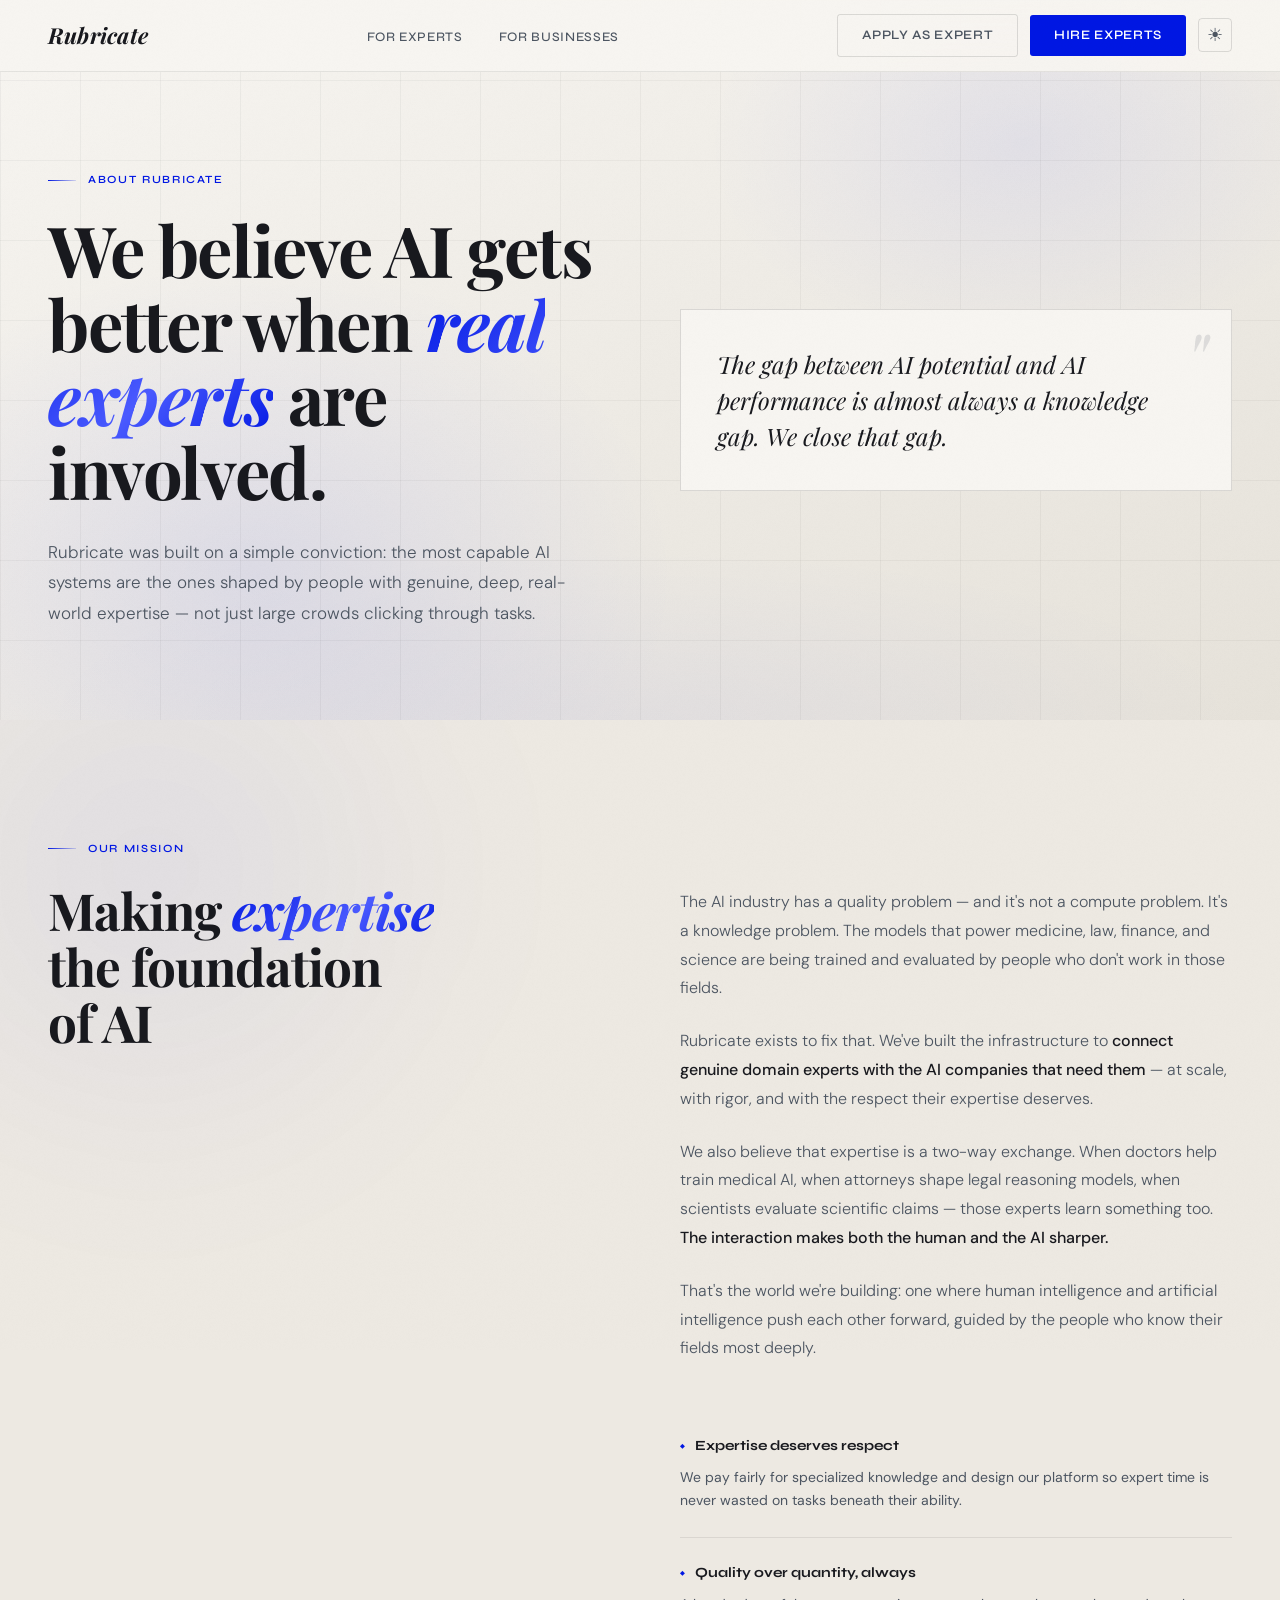
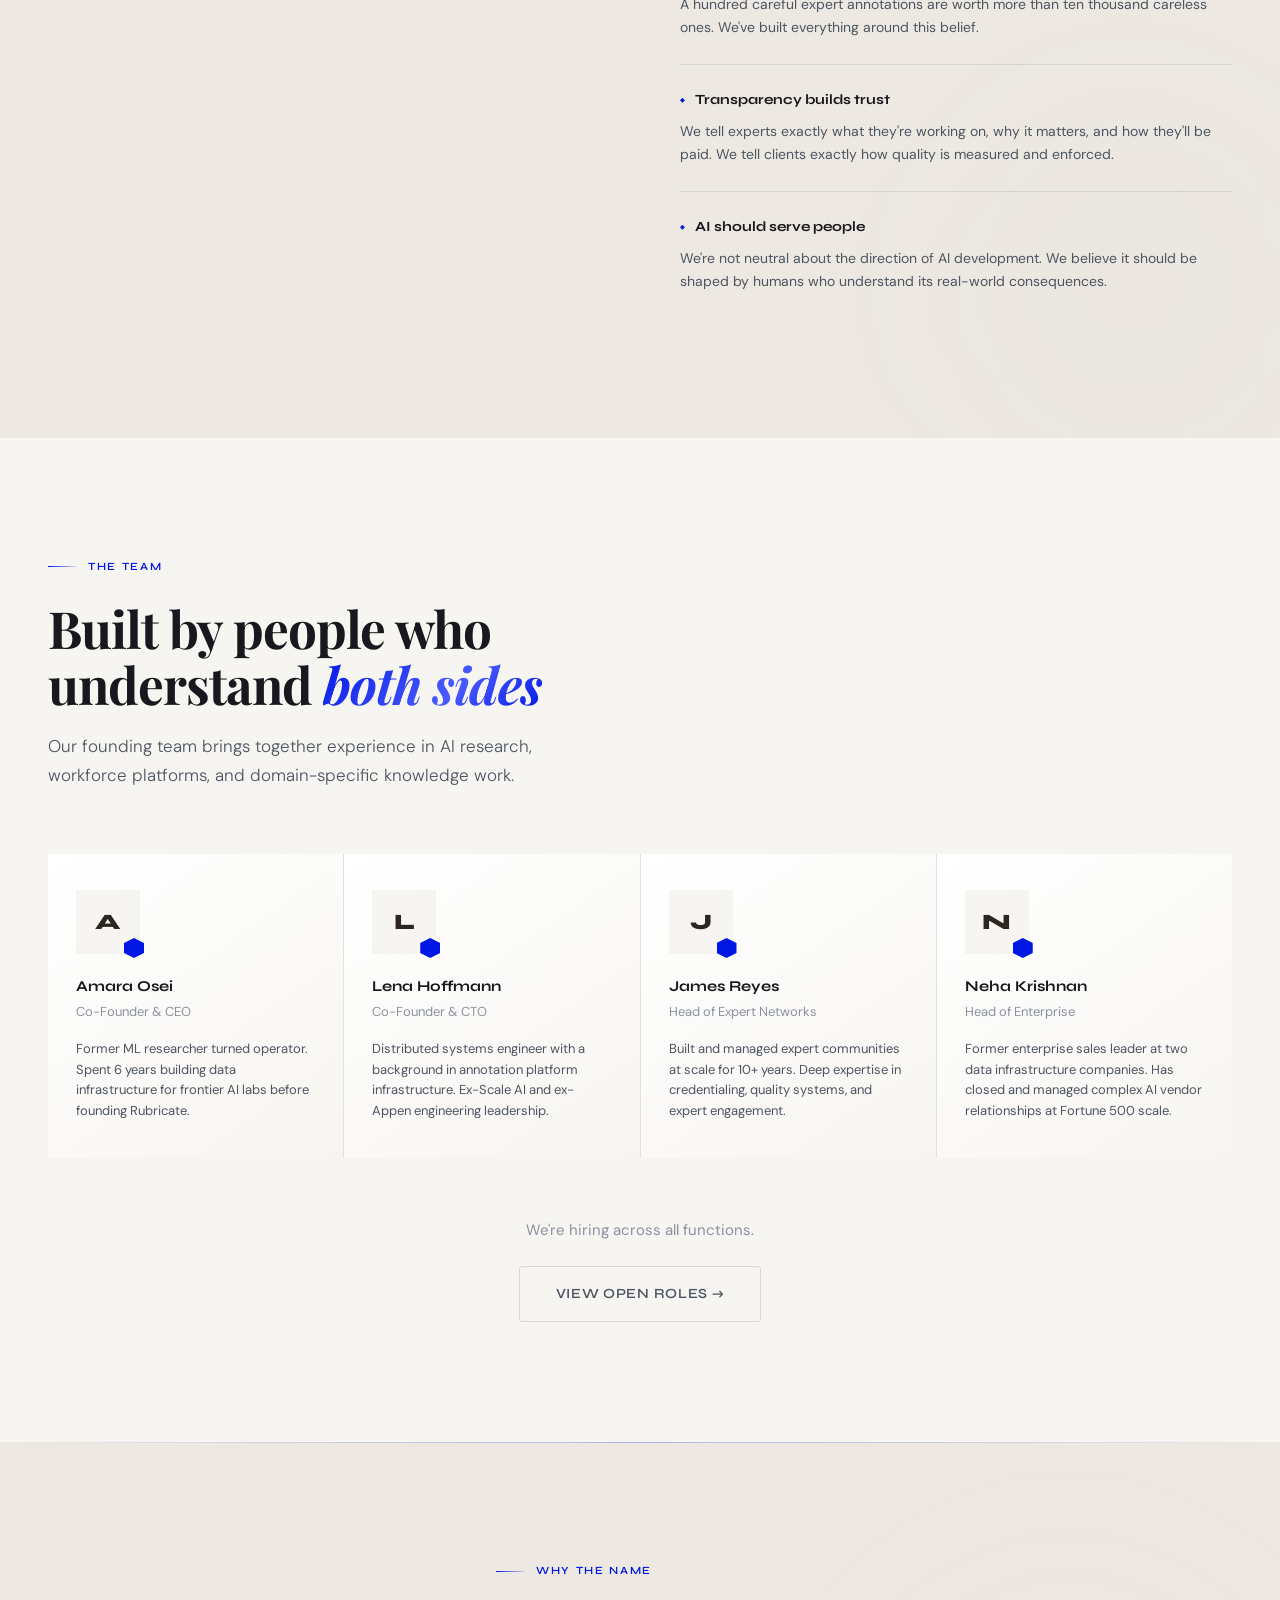
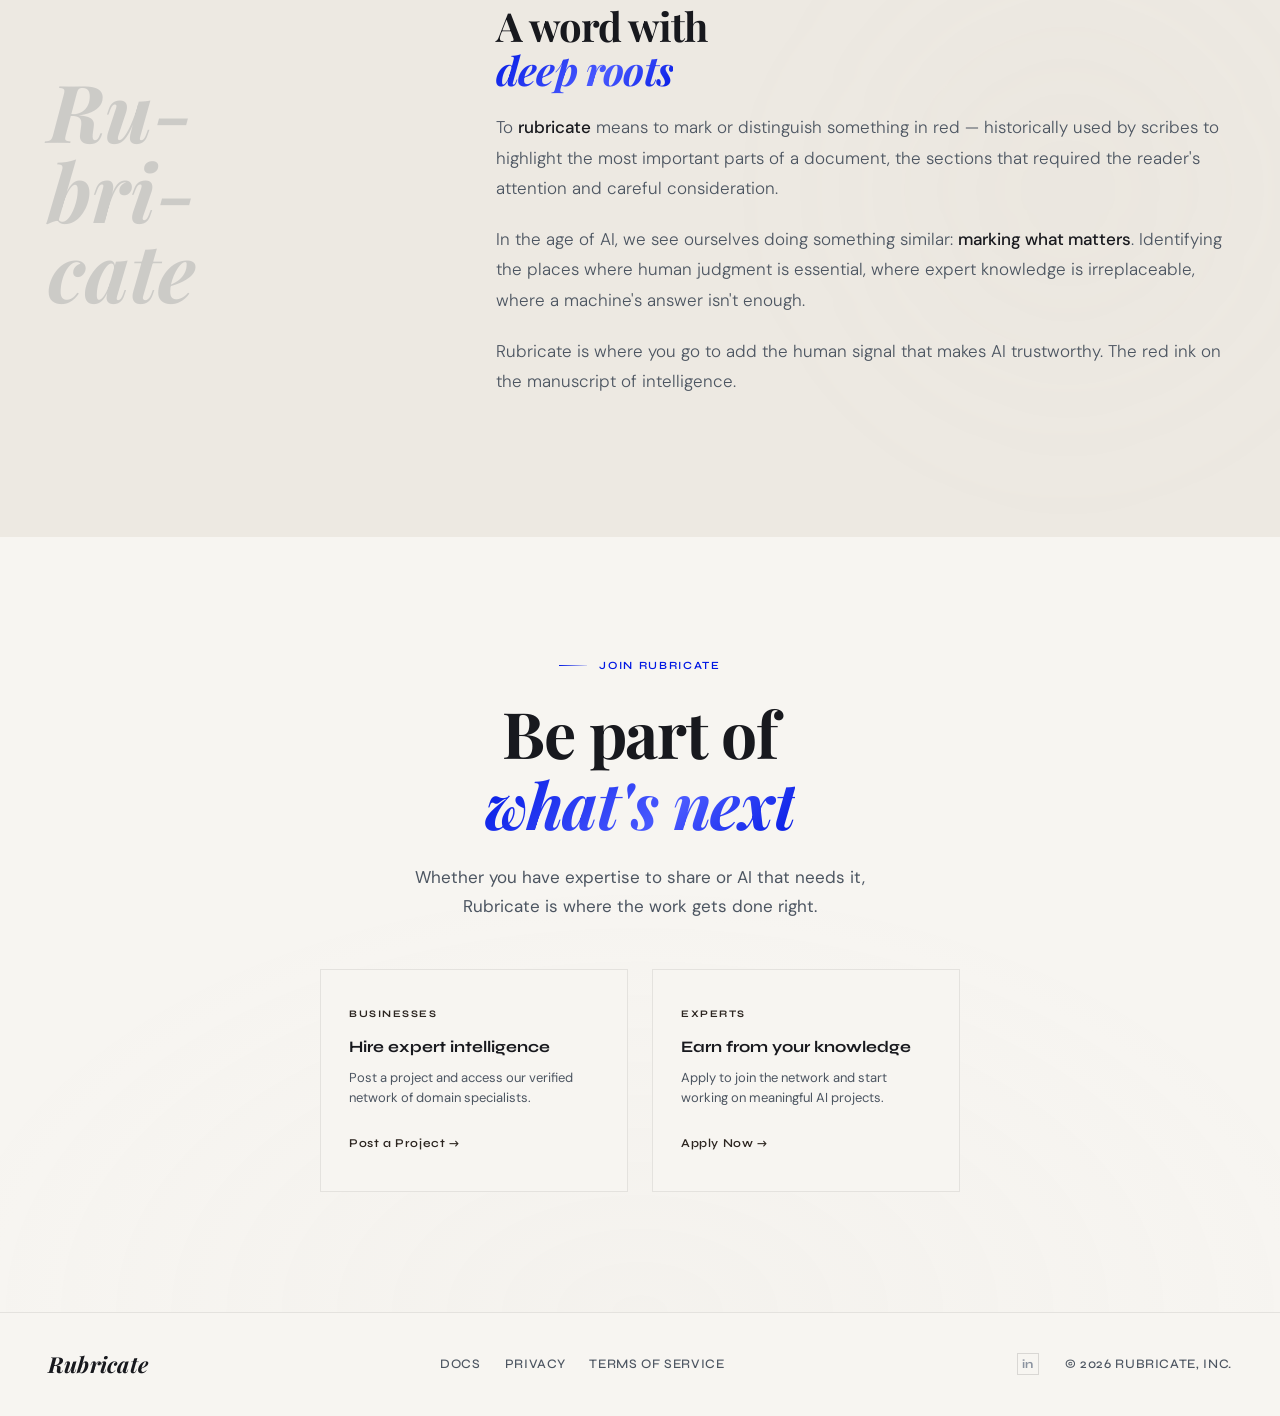
==== commit ecd95770: "update" ====
--- a/rubricate/about.html
+++ b/rubricate/about.html
@@ -14,21 +14,7 @@
 </head>
 <body>
 
-<nav id="nav">
-  <a href="index.html" class="nav-logo">
-    <span class="nav-logo-mark">R</span>
-    Rubricate
-  </a>
-  <ul class="nav-links">
-    <li><a href="for-experts.html">For Experts</a></li>
-    <li><a href="for-businesses.html">For Businesses</a></li>
-  </ul>
-  <div style="display:flex; gap:12px;" class="nav-cta">
-    <a href="for-experts.html" class="btn btn-ghost">Apply as Expert</a>
-    <a href="for-businesses.html" class="btn btn-primary">Hire Experts</a>
-    <button class="theme-toggle" id="themeToggle" aria-label="Toggle theme"></button>
-  </div>
-</nav>
+<div id="site-header"></div>
 
 <!-- ── HERO ── -->
 <div class="about-hero">
@@ -162,7 +148,7 @@
           <p>Post a project and access our verified network of domain specialists.</p>
           <span>Post a Project →</span>
         </a>
-        <a href="for-experts.html" class="join-card">
+        <a href="https://app.rubricate.net/talent/sign_in" class="join-card">
           <div class="join-card-tag">Experts</div>
           <h4>Earn from your knowledge</h4>
           <p>Apply to join the network and start working on meaningful AI projects.</p>
@@ -173,25 +159,7 @@
   </div>
 </section>
 
-<footer class="footer-compact">
-  <div class="footer-compact-row">
-    <a href="index.html" class="footer-compact-brand">
-      <span class="nav-logo-mark">R</span>
-      Rubricate
-    </a>
-
-    <div class="footer-compact-links">
-      <a href="#">Docs</a>
-      <a href="refund-policy.html">Refund Policy</a>
-      <a href="privacy.html">Privacy</a>
-      <a href="terms-of-service.html">Terms of Service</a>
-    </div>
-
-    <a href="#" class="footer-compact-social" aria-label="Rubricate on LinkedIn">in</a>
-
-    <p class="footer-compact-copy">© 2026 Rubricate, Inc.</p>
-  </div>
-</footer>
+<div id="site-footer"></div>
 
 <script data-cfasync="false" src="/cdn-cgi/scripts/5c5dd728/cloudflare-static/email-decode.min.js"></script><script>
   const reveals = document.querySelectorAll('.reveal');
@@ -200,6 +168,7 @@
   }, { threshold: 0.15 });
   reveals.forEach(el => observer.observe(el));
 </script>
+<script src="js/layout.js"></script>
 <script src="js/theme.js"></script>
 </body>
 </html>
--- a/rubricate/css/about.css
+++ b/rubricate/css/about.css
@@ -921,7 +921,7 @@
   border-color: rgba(255, 255, 255, 0.3);
 }
 .theme-toggle::before {
-  content: "✦";
+  content: "☀";
   position: absolute;
   font-size: 18px;
   opacity: 1;
